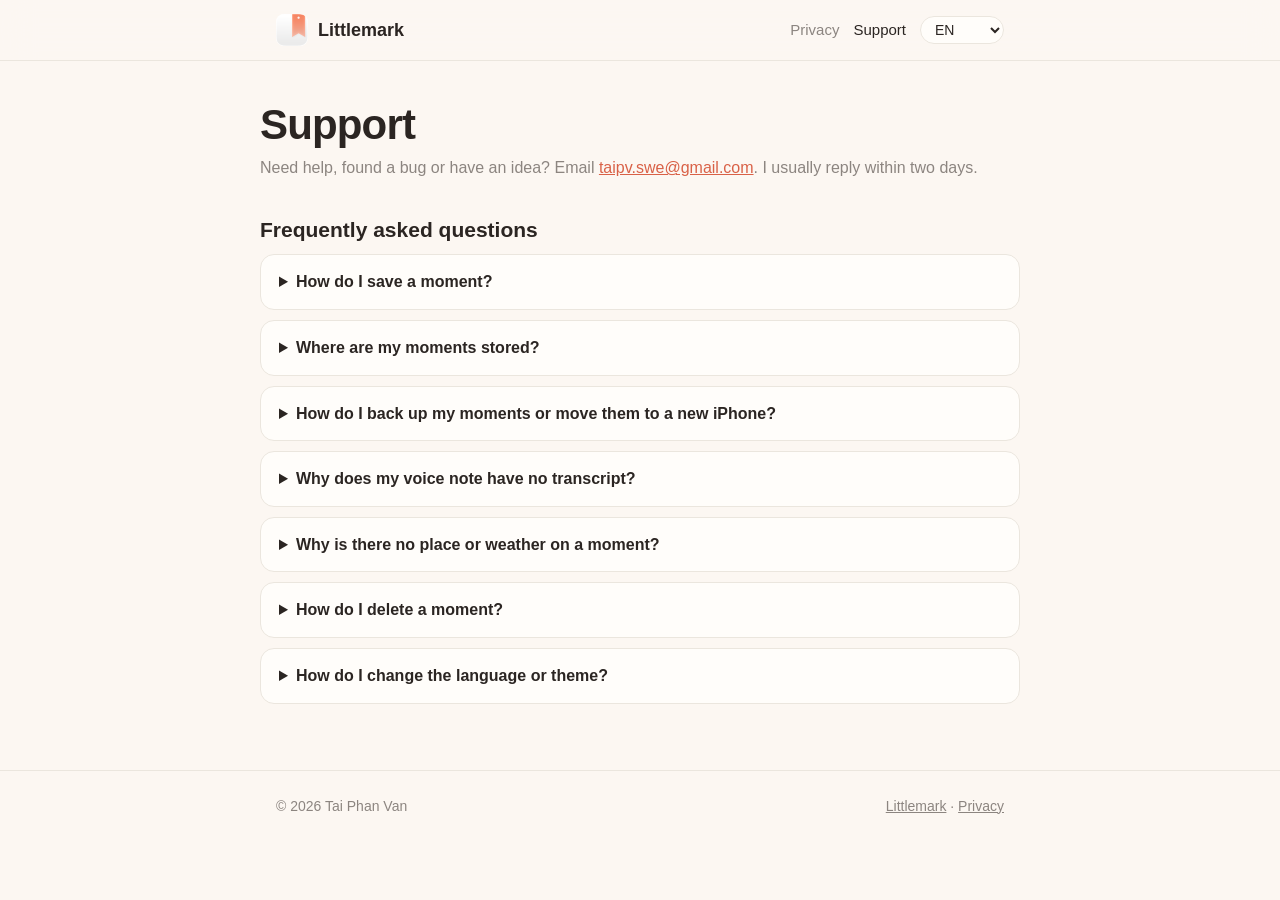
==== littlemark-landing/support.html @ 11c341d3 "feat(site): landing, privacy and support pages Static index, privacy and support pages in en/vi/ja, " ====
<!DOCTYPE html>
<html lang="en">
<head>
  <meta charset="UTF-8">
  <meta name="viewport" content="width=device-width, initial-scale=1.0">
  <title>Support — Littlemark</title>
  <meta name="description" content="Help and answers for Littlemark, the simple app for keeping life's little moments.">
  <link rel="icon" type="image/png" href="assets/app-icon.png">
  <link rel="apple-touch-icon" href="assets/apple-touch-icon.png">
  <link rel="stylesheet" href="assets/site.css">
</head>
<body>
  <nav>
    <div class="wrap">
      <a class="brand" href="index.html"><img src="assets/app-icon.png" alt="">Littlemark</a>
      <div class="nav-links">
        <a href="privacy.html" data-i18n="nav.privacy">Privacy</a>
        <a href="support.html" aria-current="page" data-i18n="nav.support">Support</a>
        <select class="lang" aria-label="Language">
          <option value="en">EN</option>
          <option value="vi">VI</option>
          <option value="ja">日本語</option>
        </select>
      </div>
    </div>
  </nav>

  <main class="wrap doc">
    <h1 data-i18n="title">Support</h1>
    <p class="updated" data-i18n="intro">Need help, found a bug or have an idea? Email <a href="mailto:taipv.swe@gmail.com?subject=Littlemark">taipv.swe@gmail.com</a>. I usually reply within two days.</p>

    <h2 data-i18n="faq">Frequently asked questions</h2>

    <details>
      <summary data-i18n="q1">How do I save a moment?</summary>
      <p data-i18n="a1">Tap the + button, then take a photo or video, pick from your library, or record a voice note. Add a few words if you like, check the place, weather and suggested categories, and tap Save. A moment needs at least one photo, video or voice note.</p>
    </details>

    <details>
      <summary data-i18n="q2">Where are my moments stored?</summary>
      <p data-i18n="a2">Only on your iPhone, inside Littlemark. Nothing is uploaded and there is no account. See the <a href="privacy.html">Privacy Policy</a> for details.</p>
    </details>

    <details>
      <summary data-i18n="q3">How do I back up my moments or move them to a new iPhone?</summary>
      <p data-i18n="a3">Littlemark's data is part of your iPhone backup. Turn on iCloud Backup (Settings → your name → iCloud → iCloud Backup) or back up to a computer, then restore that backup on your new iPhone. Deleting the app deletes its moments, so back up first.</p>
    </details>

    <details>
      <summary data-i18n="q4">Why does my voice note have no transcript?</summary>
      <p data-i18n="a4">Transcripts are made on your device so the audio never leaves it. Check that Speech Recognition is allowed in Settings → Littlemark. If your language has no on-device speech model, the voice note is saved without a transcript.</p>
    </details>

    <details>
      <summary data-i18n="q5">Why is there no place or weather on a moment?</summary>
      <p data-i18n="a5">Littlemark needs location access while you create the moment (Settings → Littlemark → Location → While Using the App) and an internet connection to look up the place and weather. You can also set the place by hand on the review screen.</p>
    </details>

    <details>
      <summary data-i18n="q6">How do I delete a moment?</summary>
      <p data-i18n="a6">Touch and hold the moment on the timeline or grid, then choose Delete. Its photos, videos and voice note are deleted too.</p>
    </details>

    <details>
      <summary data-i18n="q7">How do I change the language or theme?</summary>
      <p data-i18n="a7">Tap the gear icon on the main screen. Littlemark is available in English, Vietnamese and Japanese, with light, dark and system themes.</p>
    </details>
  </main>

  <footer>
    <div class="wrap">
      <span data-i18n="footer.rights">© 2026 Tai Phan Van</span>
      <span><a href="index.html">Littlemark</a> · <a href="privacy.html" data-i18n="nav.privacy">Privacy</a></span>
    </div>
  </footer>

  <script>
    window.PAGE_STRINGS = {
      vi: {
        "meta.title": "Hỗ trợ — Littlemark",
        "title": "Hỗ trợ",
        "intro": "Cần giúp đỡ, gặp lỗi hay có ý tưởng? Email <a href=\"mailto:taipv.swe@gmail.com?subject=Littlemark\">taipv.swe@gmail.com</a>. Mình thường trả lời trong vòng hai ngày.",
        "faq": "Câu hỏi thường gặp",
        "q1": "Làm sao để lưu một khoảnh khắc?",
        "a1": "Nhấn nút +, rồi chụp ảnh hoặc quay video, chọn từ thư viện, hoặc thu âm. Thêm vài dòng nếu muốn, kiểm tra địa điểm, thời tiết và danh mục gợi ý, rồi nhấn Lưu. Mỗi khoảnh khắc cần ít nhất một ảnh, video hoặc ghi âm.",
        "q2": "Khoảnh khắc của tôi được lưu ở đâu?",
        "a2": "Chỉ trên iPhone của bạn, bên trong Littlemark. Không có gì được tải lên và không cần tài khoản. Xem <a href=\"privacy.html\">Chính sách quyền riêng tư</a> để biết thêm.",
        "q3": "Làm sao để sao lưu hoặc chuyển sang iPhone mới?",
        "a3": "Dữ liệu của Littlemark nằm trong bản sao lưu iPhone. Bật Sao lưu iCloud (Cài đặt → tên bạn → iCloud → Sao lưu iCloud) hoặc sao lưu vào máy tính, rồi khôi phục bản sao lưu đó trên iPhone mới. Xoá app sẽ xoá các khoảnh khắc, nên hãy sao lưu trước.",
        "q4": "Vì sao ghi âm không có văn bản?",
        "a4": "Văn bản được tạo ngay trên máy để âm thanh không rời khỏi iPhone. Hãy kiểm tra quyền Nhận dạng giọng nói trong Cài đặt → Littlemark. Nếu ngôn ngữ của bạn chưa hỗ trợ nhận dạng trên máy, ghi âm sẽ được lưu mà không có văn bản.",
        "q5": "Vì sao khoảnh khắc không có địa điểm hay thời tiết?",
        "a5": "Littlemark cần quyền vị trí khi bạn tạo khoảnh khắc (Cài đặt → Littlemark → Vị trí → Khi dùng app) và kết nối mạng để tra địa điểm, thời tiết. Bạn cũng có thể tự chọn địa điểm ở màn hình xem lại.",
        "q6": "Làm sao để xoá một khoảnh khắc?",
        "a6": "Nhấn giữ khoảnh khắc trên dòng thời gian hoặc dạng lưới, rồi chọn Xoá. Ảnh, video và ghi âm của nó cũng bị xoá theo.",
        "q7": "Làm sao để đổi ngôn ngữ hoặc giao diện?",
        "a7": "Nhấn biểu tượng bánh răng ở màn hình chính. Littlemark có tiếng Anh, tiếng Việt và tiếng Nhật, cùng giao diện sáng, tối và theo hệ thống."
      },
      ja: {
        "meta.title": "サポート — Littlemark",
        "title": "サポート",
        "intro": "お困りのこと、不具合、アイデアがあれば <a href=\"mailto:taipv.swe@gmail.com?subject=Littlemark\">taipv.swe@gmail.com</a> までメールしてください。通常2日以内に返信します。",
        "faq": "よくある質問",
        "q1": "モーメントを保存するには？",
        "a1": "＋ボタンをタップし、写真や動画を撮る、ライブラリから選ぶ、または音声メモを録音します。必要なら一言添えて、場所・天気・カテゴリの提案を確認し、保存をタップします。モーメントには写真、動画、音声メモのいずれかが少なくとも1つ必要です。",
        "q2": "モーメントはどこに保存されますか？",
        "a2": "あなたの iPhone の Littlemark の中だけです。アップロードはされず、アカウントも不要です。詳しくは<a href=\"privacy.html\">プライバシーポリシー</a>をご覧ください。",
        "q3": "バックアップや新しい iPhone への移行は？",
        "a3": "Littlemark のデータは iPhone のバックアップに含まれます。iCloud バックアップ（設定 → ユーザ名 → iCloud → iCloud バックアップ）またはコンピュータへのバックアップを行い、新しい iPhone で復元してください。アプリを削除するとモーメントも削除されるので、先にバックアップしてください。",
        "q4": "音声メモに文字起こしがないのはなぜ？",
        "a4": "音声が iPhone の外に出ないよう、文字起こしはデバイス上で行います。設定 → Littlemark で音声認識が許可されているか確認してください。お使いの言語がオンデバイス認識に対応していない場合は、文字起こしなしで保存されます。",
        "q5": "場所や天気が表示されないのはなぜ？",
        "a5": "モーメントの作成時に位置情報へのアクセス（設定 → Littlemark → 位置情報 → このAppの使用中のみ許可）と、場所・天気を調べるためのインターネット接続が必要です。確認画面で場所を手動で設定することもできます。",
        "q6": "モーメントを削除するには？",
        "a6": "タイムラインまたはグリッドでモーメントを長押しし、削除を選びます。写真、動画、音声メモも一緒に削除されます。",
        "q7": "言語やテーマを変更するには？",
        "a7": "メイン画面の歯車アイコンをタップします。Littlemark は英語、ベトナム語、日本語に対応し、ライト・ダーク・システム設定のテーマを選べます。"
      }
    };
  </script>
  <script src="assets/i18n.js"></script>
</body>
</html>
---- littlemark-landing/assets/site.css ----
:root {
  --accent: #F58563;
  --accent-dark: #D96147;
  --accent-soft: rgba(245, 133, 99, 0.12);
  --bg: #FCF7F2;
  --surface: #FFFDFA;
  --border: #EBE6DE;
  --text: #2B2522;
  --text-secondary: #8C8580;
}

@media (prefers-color-scheme: dark) {
  :root {
    --accent: #F58563;
    --accent-dark: #F29A7D;
    --accent-soft: rgba(245, 133, 99, 0.16);
    --bg: #161312;
    --surface: #211C1A;
    --border: #352E2B;
    --text: #F4EEEA;
    --text-secondary: #A89F99;
  }
}

* { box-sizing: border-box; }

html { -webkit-text-size-adjust: 100%; }

body {
  margin: 0;
  background: var(--bg);
  color: var(--text);
  font-family: ui-rounded, "SF Pro Rounded", -apple-system, BlinkMacSystemFont, "Segoe UI", "Hiragino Sans", "Noto Sans JP", sans-serif;
  line-height: 1.6;
  overflow-x: hidden;
}

a { color: var(--accent-dark); }

.wrap { max-width: 760px; margin: 0 auto; padding: 0 16px; }

/* Nav */
nav {
  position: sticky; top: 0; z-index: 10;
  background: color-mix(in srgb, var(--bg) 85%, transparent);
  backdrop-filter: blur(16px); -webkit-backdrop-filter: blur(16px);
  border-bottom: 1px solid var(--border);
}
nav .wrap { display: flex; align-items: center; justify-content: space-between; height: 60px; gap: 12px; }
.brand { display: flex; align-items: center; gap: 10px; text-decoration: none; color: var(--text); font-weight: 700; font-size: 18px; }
.brand img { width: 32px; height: 32px; border-radius: 8px; }
.nav-links { display: flex; align-items: center; gap: 14px; font-size: 15px; }
.nav-links a { text-decoration: none; color: var(--text-secondary); }
.nav-links a:hover, .nav-links a[aria-current="page"] { color: var(--text); }
.lang {
  font: inherit; font-size: 14px; color: var(--text);
  background: var(--surface); border: 1px solid var(--border); border-radius: 999px;
  padding: 4px 10px;
}

/* Hero */
.hero { text-align: center; padding: 64px 0 40px; }
.hero img.icon { width: 112px; height: 112px; border-radius: 26px; box-shadow: 0 12px 32px rgba(217, 97, 71, 0.25); }
.hero h1 { font-size: clamp(34px, 7vw, 52px); line-height: 1.1; margin: 24px 0 12px; letter-spacing: -0.02em; }
.hero p.lead { font-size: 19px; color: var(--text-secondary); max-width: 520px; margin: 0 auto 28px; }
.button {
  display: inline-block; text-decoration: none; font-weight: 600;
  background: var(--accent); color: #fff; padding: 12px 24px; border-radius: 999px;
}
.button:hover { background: var(--accent-dark); color: #fff; }
.tagline { margin-top: 18px; font-style: italic; color: var(--text-secondary); }

/* Features */
.features { display: grid; grid-template-columns: repeat(auto-fit, minmax(220px, 1fr)); gap: 14px; padding: 16px 0 56px; }
.card { background: var(--surface); border: 1px solid var(--border); border-radius: 18px; padding: 20px; }
.card .emoji { font-size: 26px; }
.card h3 { margin: 8px 0 6px; font-size: 18px; }
.card p { margin: 0; color: var(--text-secondary); font-size: 15px; }

/* Screenshots */
.shots { display: flex; gap: 14px; overflow-x: auto; padding: 4px 0 48px; scroll-snap-type: x mandatory; }
.shots img { height: 460px; max-width: 75vw; object-fit: contain; border-radius: 28px; border: 1px solid var(--border); scroll-snap-align: center; }

/* Documents */
.doc { padding: 40px 0 56px; }
.doc h1 { font-size: clamp(30px, 6vw, 42px); line-height: 1.15; margin: 0 0 6px; letter-spacing: -0.02em; }
.doc .updated { color: var(--text-secondary); margin: 0 0 28px; }
.doc .summary { background: var(--accent-soft); border-radius: 16px; padding: 16px 20px; margin-bottom: 8px; }
.doc h2 { font-size: 21px; margin: 32px 0 8px; }
.doc ul { padding-left: 22px; }
.doc li { margin-bottom: 6px; }
details { background: var(--surface); border: 1px solid var(--border); border-radius: 14px; padding: 14px 18px; margin-bottom: 10px; }
summary { cursor: pointer; font-weight: 600; }
details p { margin: 10px 0 0; color: var(--text-secondary); }

footer { border-top: 1px solid var(--border); padding: 24px 0 40px; color: var(--text-secondary); font-size: 14px; }
footer .wrap { display: flex; flex-wrap: wrap; gap: 8px 18px; justify-content: space-between; }
footer a { color: var(--text-secondary); }

@media (max-width: 480px) {
  .nav-links .hide-sm { display: none; }
  .hero { padding-top: 44px; }
}
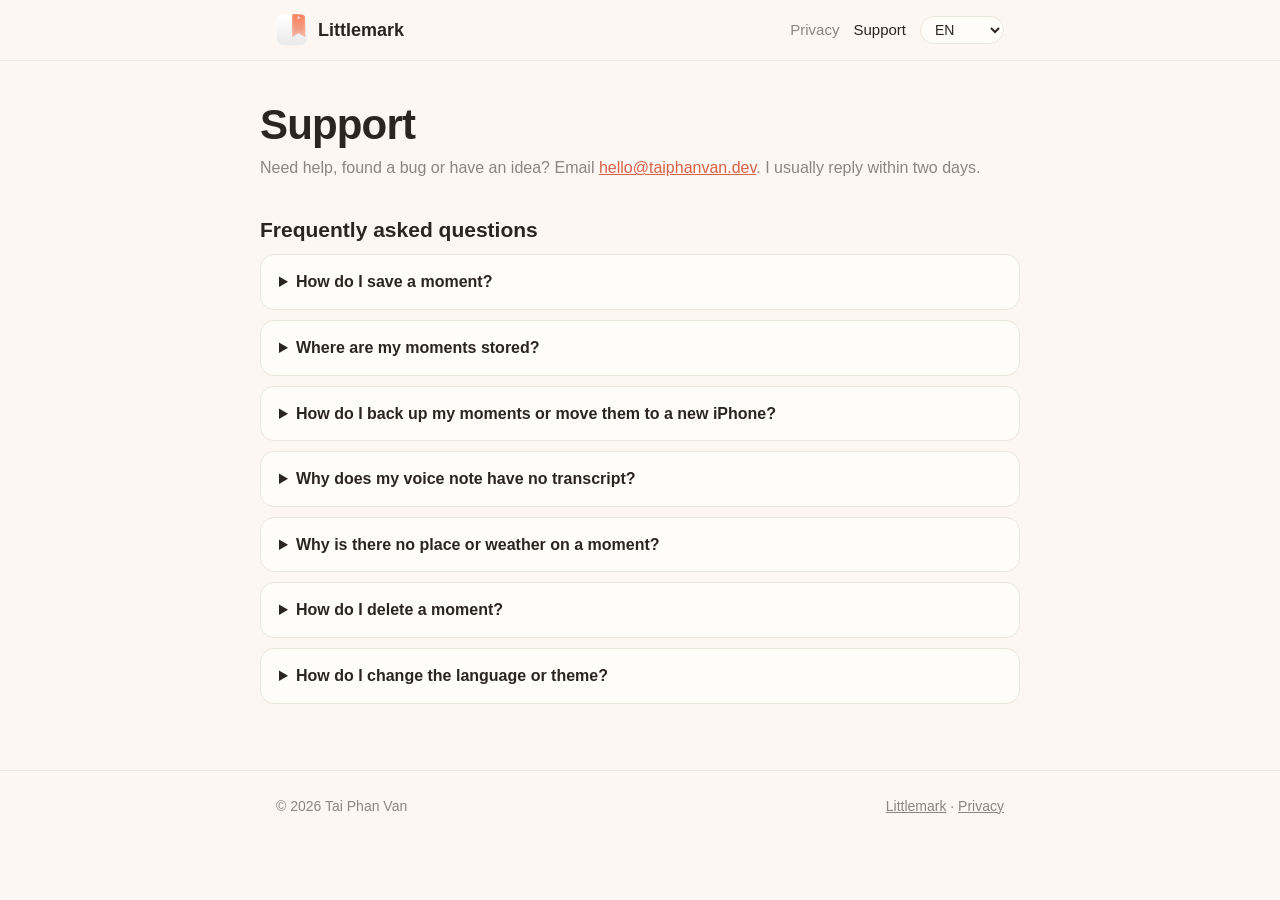
==== commit c25fa45f: "feat(site): deploy landing via GitHub Pages, update contact email" ====
--- a/littlemark-landing/support.html
+++ b/littlemark-landing/support.html
@@ -27,7 +27,7 @@
 
   <main class="wrap doc">
     <h1 data-i18n="title">Support</h1>
-    <p class="updated" data-i18n="intro">Need help, found a bug or have an idea? Email <a href="mailto:taipv.swe@gmail.com?subject=Littlemark">taipv.swe@gmail.com</a>. I usually reply within two days.</p>
+    <p class="updated" data-i18n="intro">Need help, found a bug or have an idea? Email <a href="mailto:hello@taiphanvan.dev?subject=Littlemark">hello@taiphanvan.dev</a>. I usually reply within two days.</p>
 
     <h2 data-i18n="faq">Frequently asked questions</h2>
 
@@ -79,7 +79,7 @@
       vi: {
         "meta.title": "Hỗ trợ — Littlemark",
         "title": "Hỗ trợ",
-        "intro": "Cần giúp đỡ, gặp lỗi hay có ý tưởng? Email <a href=\"mailto:taipv.swe@gmail.com?subject=Littlemark\">taipv.swe@gmail.com</a>. Mình thường trả lời trong vòng hai ngày.",
+        "intro": "Cần giúp đỡ, gặp lỗi hay có ý tưởng? Email <a href=\"mailto:hello@taiphanvan.dev?subject=Littlemark\">hello@taiphanvan.dev</a>. Mình thường trả lời trong vòng hai ngày.",
         "faq": "Câu hỏi thường gặp",
         "q1": "Làm sao để lưu một khoảnh khắc?",
         "a1": "Nhấn nút +, rồi chụp ảnh hoặc quay video, chọn từ thư viện, hoặc thu âm. Thêm vài dòng nếu muốn, kiểm tra địa điểm, thời tiết và danh mục gợi ý, rồi nhấn Lưu. Mỗi khoảnh khắc cần ít nhất một ảnh, video hoặc ghi âm.",
@@ -99,7 +99,7 @@
       ja: {
         "meta.title": "サポート — Littlemark",
         "title": "サポート",
-        "intro": "お困りのこと、不具合、アイデアがあれば <a href=\"mailto:taipv.swe@gmail.com?subject=Littlemark\">taipv.swe@gmail.com</a> までメールしてください。通常2日以内に返信します。",
+        "intro": "お困りのこと、不具合、アイデアがあれば <a href=\"mailto:hello@taiphanvan.dev?subject=Littlemark\">hello@taiphanvan.dev</a> までメールしてください。通常2日以内に返信します。",
         "faq": "よくある質問",
         "q1": "モーメントを保存するには？",
         "a1": "＋ボタンをタップし、写真や動画を撮る、ライブラリから選ぶ、または音声メモを録音します。必要なら一言添えて、場所・天気・カテゴリの提案を確認し、保存をタップします。モーメントには写真、動画、音声メモのいずれかが少なくとも1つ必要です。",
